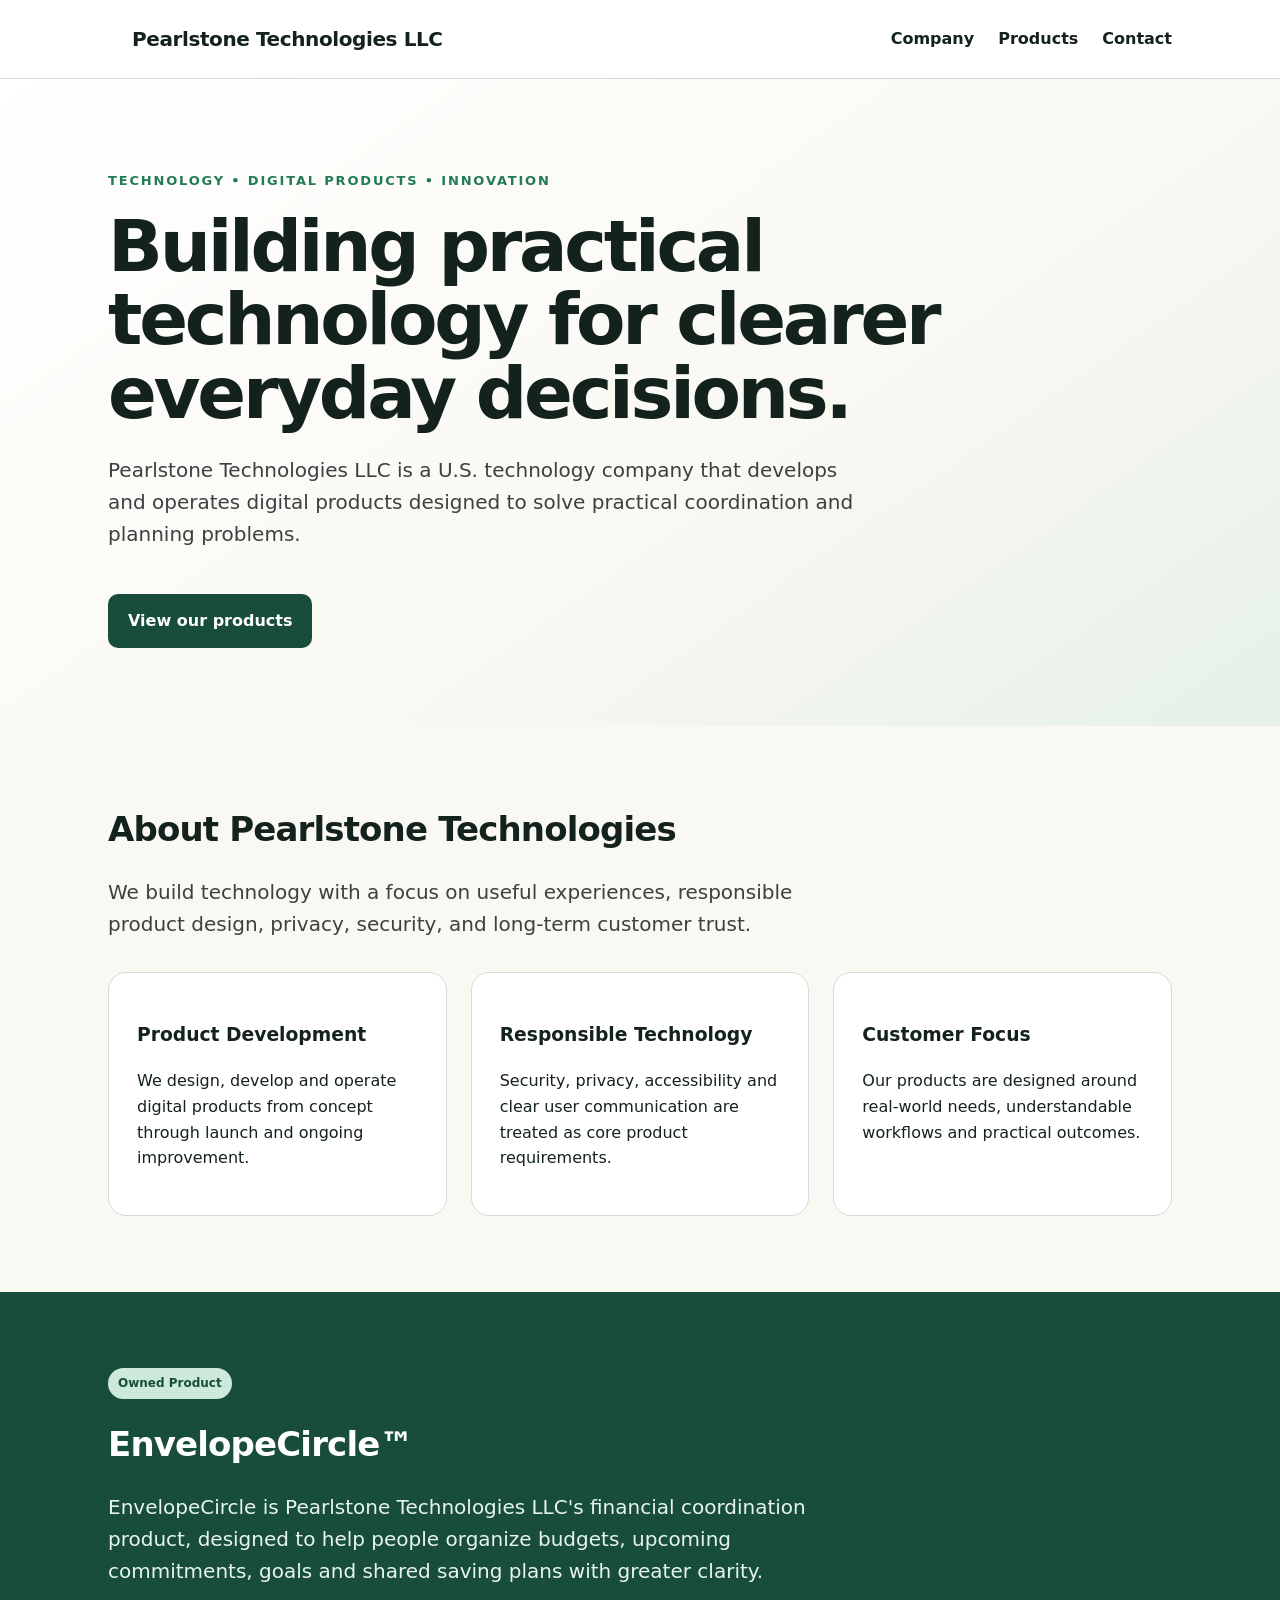
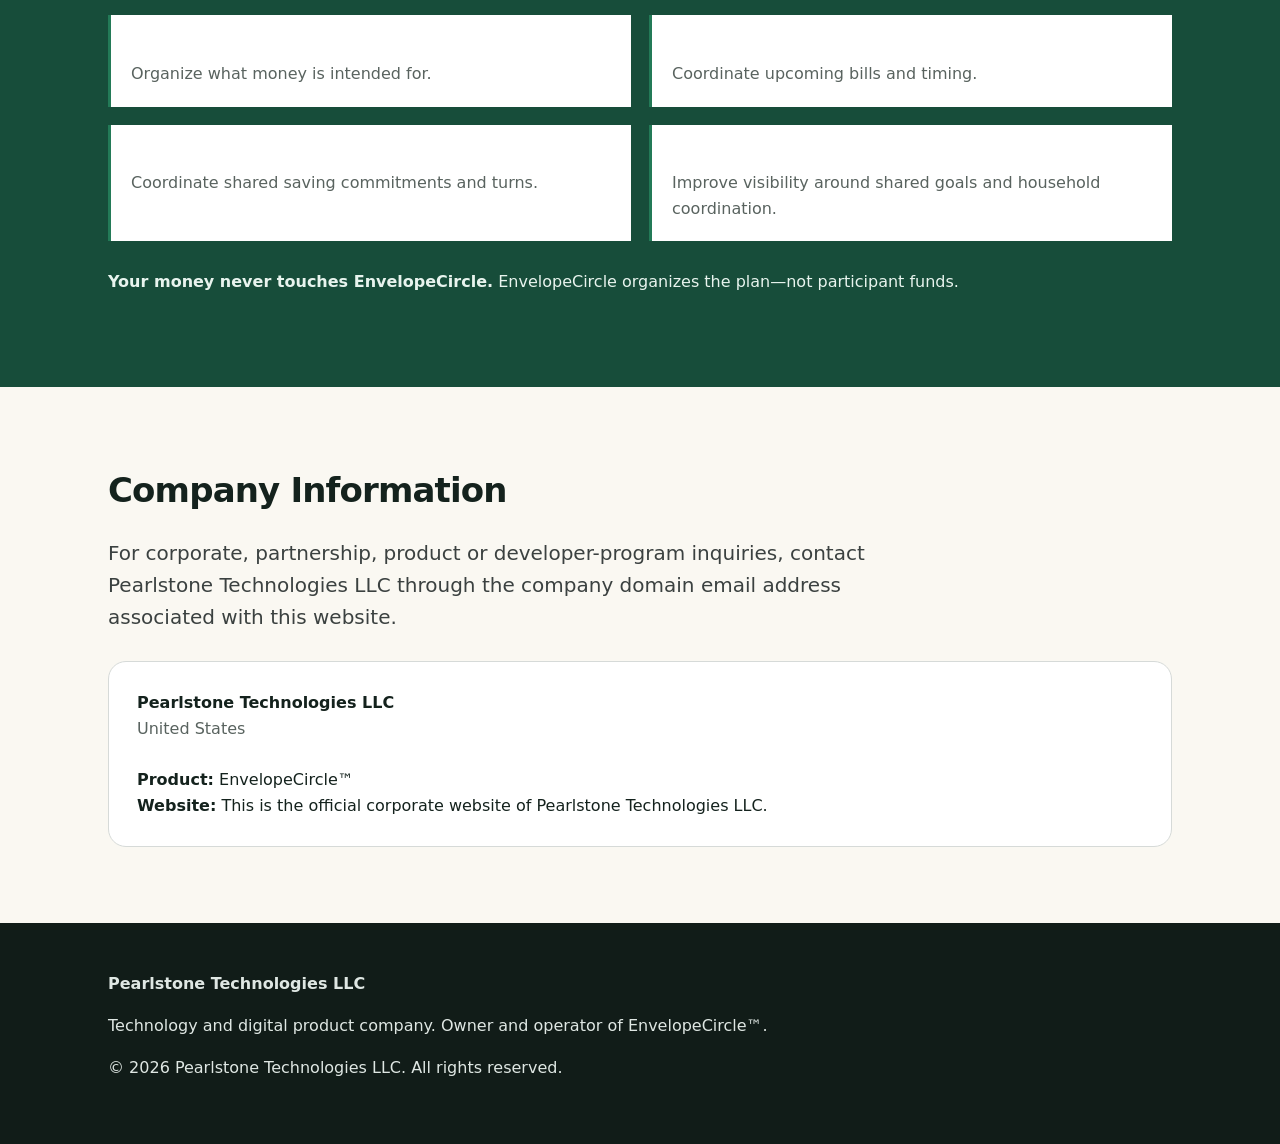
==== index.html @ c1f8707e "Add Pearlstone Technologies corporate website" ====
<!doctype html><html lang="en"><head><meta charset="utf-8"><meta name="viewport" content="width=device-width,initial-scale=1"><title>Pearlstone Technologies LLC | Technology & Digital Products</title><meta name="description" content="Pearlstone Technologies LLC develops and operates technology and digital products, including EnvelopeCircle, a financial coordination platform."><style>:root{--ink:#14221d;--green:#174d3a;--green2:#237a57;--mint:#cde9dc;--ivory:#faf8f2;--stone:#f1f3f2;--line:#d6dad8}*{box-sizing:border-box}body{margin:0;font-family:Inter,system-ui,-apple-system,Segoe UI,sans-serif;color:var(--ink);background:var(--ivory);line-height:1.6}a{color:var(--green2)}.wrap{max-width:1120px;margin:auto;padding:0 28px}header{border-bottom:1px solid var(--line);background:#fff}.nav{height:78px;display:flex;align-items:center;justify-content:space-between}.brand{font-weight:800;letter-spacing:-.02em;font-size:20px;color:var(--green);text-decoration:none}.nav a{margin-left:24px;text-decoration:none;color:var(--ink);font-weight:600}.hero{padding:92px 0 78px;background:linear-gradient(145deg,#fff 0%,var(--ivory) 58%,var(--mint) 150%)}.eyebrow{font-size:13px;text-transform:uppercase;letter-spacing:.14em;color:var(--green2);font-weight:800}h1{font-size:clamp(42px,7vw,72px);line-height:1.02;max-width:900px;letter-spacing:-.045em;margin:18px 0 24px}h2{font-size:34px;letter-spacing:-.025em;margin:0 0 16px}.lead{font-size:20px;max-width:760px;color:#3b4140}.btn{display:inline-block;margin-top:24px;background:var(--green);color:#fff;text-decoration:none;padding:14px 20px;border-radius:10px;font-weight:750}.section{padding:76px 0}.grid{display:grid;grid-template-columns:repeat(3,1fr);gap:24px}.card{background:#fff;border:1px solid var(--line);border-radius:18px;padding:28px}.product{background:var(--green);color:#fff}.product p{color:#e8f4ee}.pill{display:inline-block;background:var(--mint);color:var(--green);font-weight:800;padding:6px 10px;border-radius:999px;font-size:12px}.facts{display:grid;grid-template-columns:1fr 1fr;gap:18px;margin-top:28px}.fact{padding:20px;border-left:3px solid var(--green2);background:#fff}.muted{color:#59635f}footer{background:#111c18;color:#dfe7e3;padding:48px 0}footer a{color:#dfe7e3}@media(max-width:760px){.nav nav{display:none}.grid,.facts{grid-template-columns:1fr}.hero{padding-top:68px}}</style></head><body><header><div class="wrap nav"><a class="brand" href="#">Pearlstone Technologies LLC</a><nav><a href="#company">Company</a><a href="#products">Products</a><a href="#contact">Contact</a></nav></div></header><main><section class="hero"><div class="wrap"><div class="eyebrow">Technology • Digital Products • Innovation</div><h1>Building practical technology for clearer everyday decisions.</h1><p class="lead">Pearlstone Technologies LLC is a U.S. technology company that develops and operates digital products designed to solve practical coordination and planning problems.</p><a class="btn" href="#products">View our products</a></div></section><section id="company" class="section"><div class="wrap"><h2>About Pearlstone Technologies</h2><p class="lead">We build technology with a focus on useful experiences, responsible product design, privacy, security, and long-term customer trust.</p><div class="grid" style="margin-top:32px"><div class="card"><h3>Product Development</h3><p>We design, develop and operate digital products from concept through launch and ongoing improvement.</p></div><div class="card"><h3>Responsible Technology</h3><p>Security, privacy, accessibility and clear user communication are treated as core product requirements.</p></div><div class="card"><h3>Customer Focus</h3><p>Our products are designed around real-world needs, understandable workflows and practical outcomes.</p></div></div></div></section><section id="products" class="section product"><div class="wrap"><span class="pill">Owned Product</span><h2 style="margin-top:18px">EnvelopeCircle™</h2><p class="lead" style="color:#e8f4ee">EnvelopeCircle is Pearlstone Technologies LLC's financial coordination product, designed to help people organize budgets, upcoming commitments, goals and shared saving plans with greater clarity.</p><div class="facts"><div class="fact"><strong>Buckets</strong><br><span class="muted">Organize what money is intended for.</span></div><div class="fact"><strong>Payment Windows</strong><br><span class="muted">Coordinate upcoming bills and timing.</span></div><div class="fact"><strong>Circles</strong><br><span class="muted">Coordinate shared saving commitments and turns.</span></div><div class="fact"><strong>Shared Planning</strong><br><span class="muted">Improve visibility around shared goals and household coordination.</span></div></div><p style="margin-top:28px"><strong>Your money never touches EnvelopeCircle.</strong> EnvelopeCircle organizes the plan—not participant funds.</p></div></section><section id="contact" class="section"><div class="wrap"><h2>Company Information</h2><p class="lead">For corporate, partnership, product or developer-program inquiries, contact Pearlstone Technologies LLC through the company domain email address associated with this website.</p><div class="card" style="margin-top:28px"><strong>Pearlstone Technologies LLC</strong><br><span class="muted">United States</span><br><br><strong>Product:</strong> EnvelopeCircle™<br><strong>Website:</strong> This is the official corporate website of Pearlstone Technologies LLC.</div></div></section></main><footer><div class="wrap"><strong>Pearlstone Technologies LLC</strong><p>Technology and digital product company. Owner and operator of EnvelopeCircle™.</p><p>© 2026 Pearlstone Technologies LLC. All rights reserved.</p></div></footer></body></html>
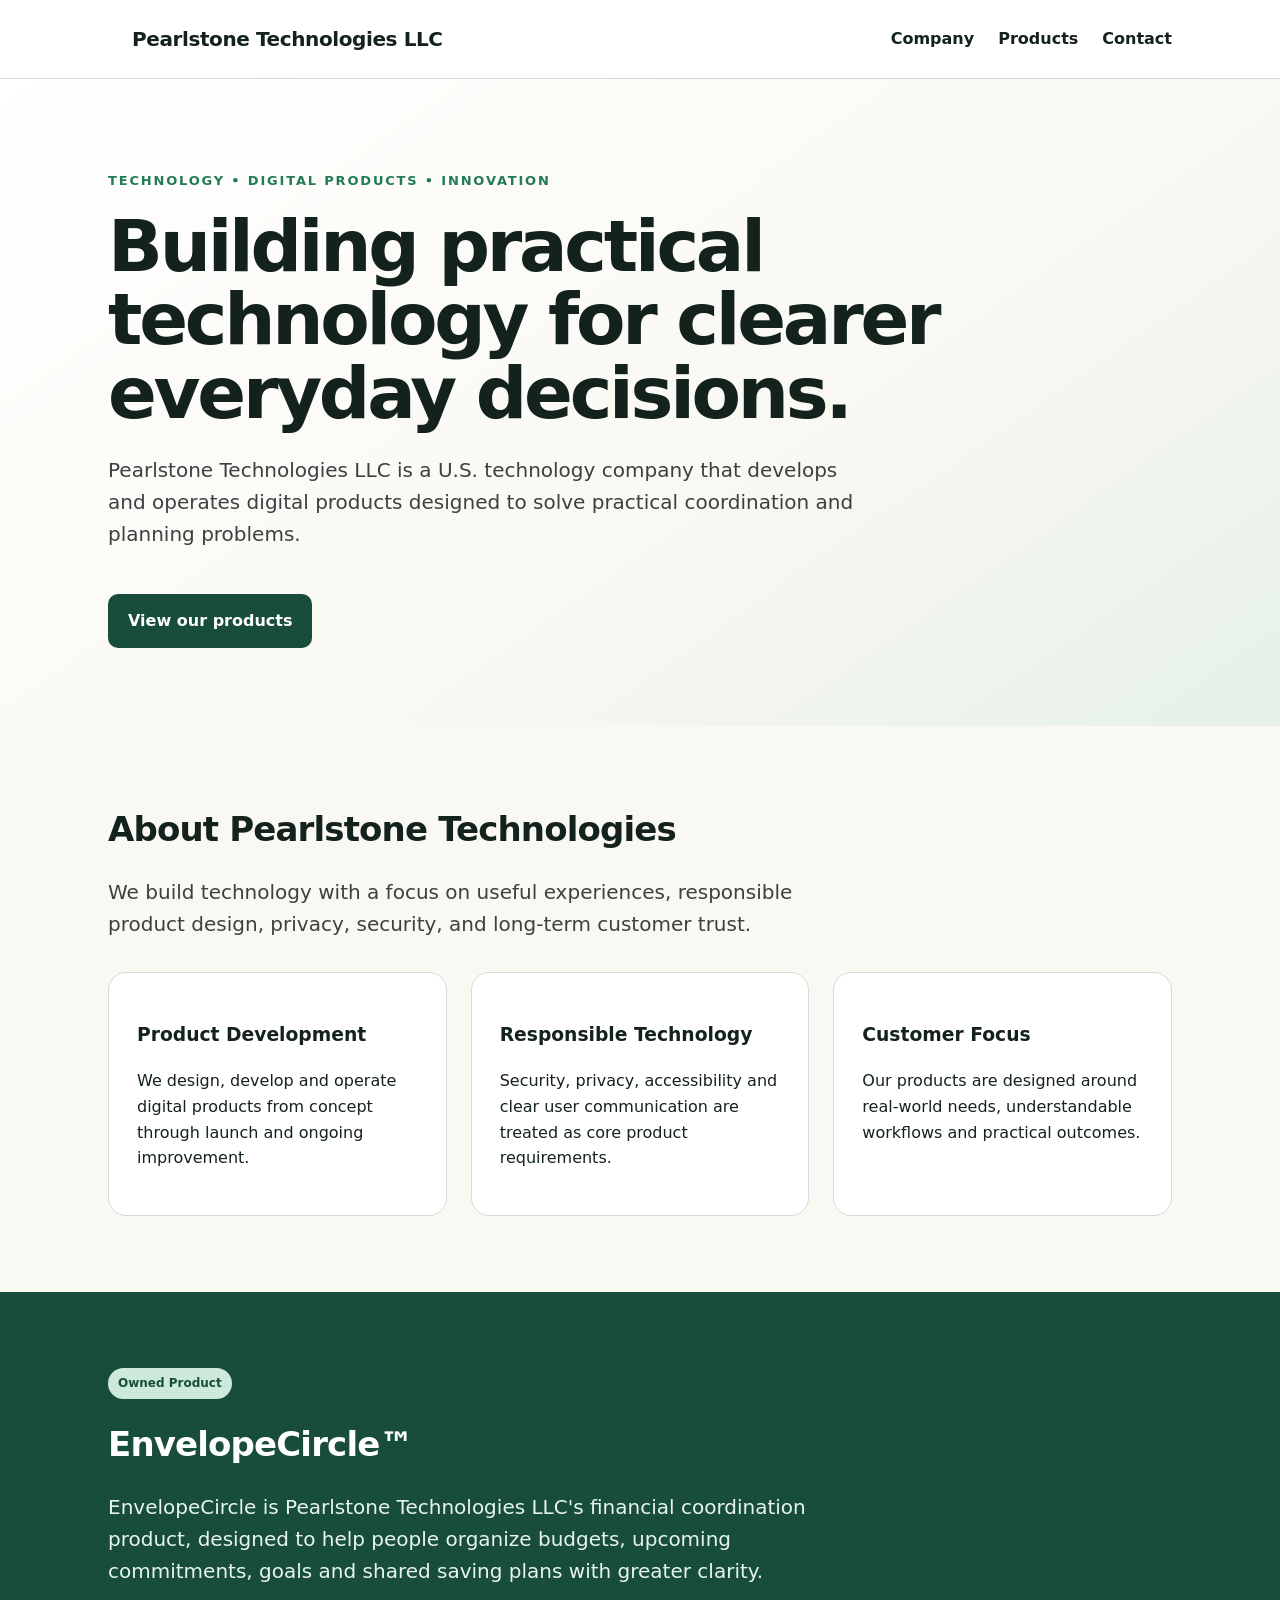
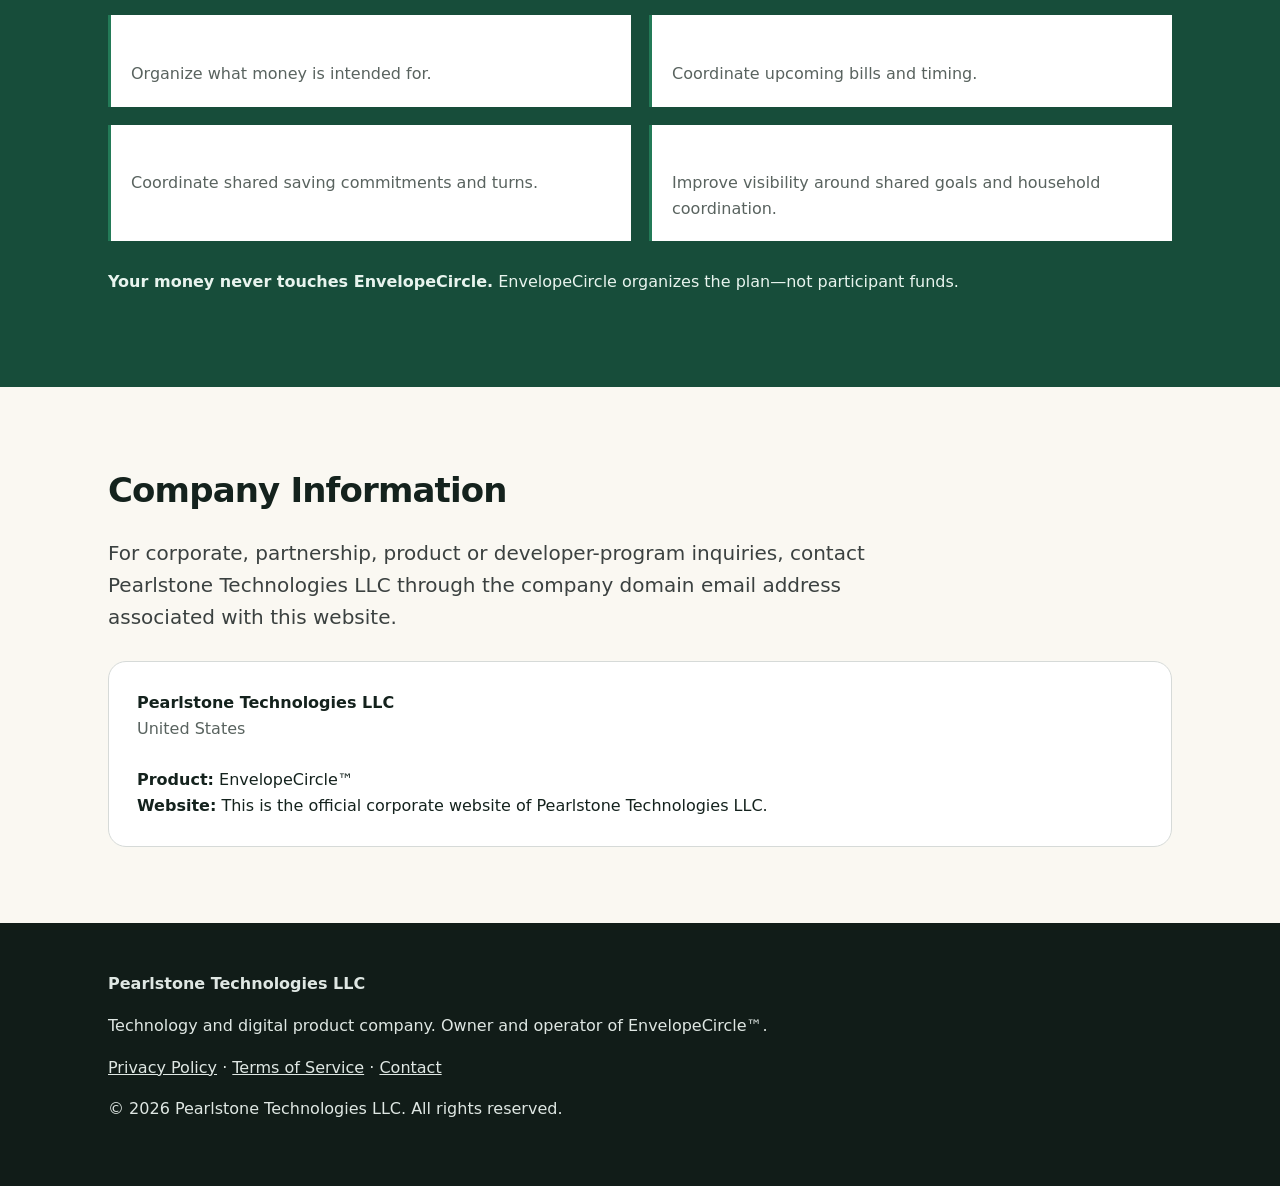
==== commit dd6a6a8e: "docs: link website legal pages from footer and waitlist" ====
--- a/index.html
+++ b/index.html
@@ -1 +1 @@
-<!doctype html><html lang="en"><head><meta charset="utf-8"><meta name="viewport" content="width=device-width,initial-scale=1"><title>Pearlstone Technologies LLC | Technology & Digital Products</title><meta name="description" content="Pearlstone Technologies LLC develops and operates technology and digital products, including EnvelopeCircle, a financial coordination platform."><style>:root{--ink:#14221d;--green:#174d3a;--green2:#237a57;--mint:#cde9dc;--ivory:#faf8f2;--stone:#f1f3f2;--line:#d6dad8}*{box-sizing:border-box}body{margin:0;font-family:Inter,system-ui,-apple-system,Segoe UI,sans-serif;color:var(--ink);background:var(--ivory);line-height:1.6}a{color:var(--green2)}.wrap{max-width:1120px;margin:auto;padding:0 28px}header{border-bottom:1px solid var(--line);background:#fff}.nav{height:78px;display:flex;align-items:center;justify-content:space-between}.brand{font-weight:800;letter-spacing:-.02em;font-size:20px;color:var(--green);text-decoration:none}.nav a{margin-left:24px;text-decoration:none;color:var(--ink);font-weight:600}.hero{padding:92px 0 78px;background:linear-gradient(145deg,#fff 0%,var(--ivory) 58%,var(--mint) 150%)}.eyebrow{font-size:13px;text-transform:uppercase;letter-spacing:.14em;color:var(--green2);font-weight:800}h1{font-size:clamp(42px,7vw,72px);line-height:1.02;max-width:900px;letter-spacing:-.045em;margin:18px 0 24px}h2{font-size:34px;letter-spacing:-.025em;margin:0 0 16px}.lead{font-size:20px;max-width:760px;color:#3b4140}.btn{display:inline-block;margin-top:24px;background:var(--green);color:#fff;text-decoration:none;padding:14px 20px;border-radius:10px;font-weight:750}.section{padding:76px 0}.grid{display:grid;grid-template-columns:repeat(3,1fr);gap:24px}.card{background:#fff;border:1px solid var(--line);border-radius:18px;padding:28px}.product{background:var(--green);color:#fff}.product p{color:#e8f4ee}.pill{display:inline-block;background:var(--mint);color:var(--green);font-weight:800;padding:6px 10px;border-radius:999px;font-size:12px}.facts{display:grid;grid-template-columns:1fr 1fr;gap:18px;margin-top:28px}.fact{padding:20px;border-left:3px solid var(--green2);background:#fff}.muted{color:#59635f}footer{background:#111c18;color:#dfe7e3;padding:48px 0}footer a{color:#dfe7e3}@media(max-width:760px){.nav nav{display:none}.grid,.facts{grid-template-columns:1fr}.hero{padding-top:68px}}</style></head><body><header><div class="wrap nav"><a class="brand" href="#">Pearlstone Technologies LLC</a><nav><a href="#company">Company</a><a href="#products">Products</a><a href="#contact">Contact</a></nav></div></header><main><section class="hero"><div class="wrap"><div class="eyebrow">Technology • Digital Products • Innovation</div><h1>Building practical technology for clearer everyday decisions.</h1><p class="lead">Pearlstone Technologies LLC is a U.S. technology company that develops and operates digital products designed to solve practical coordination and planning problems.</p><a class="btn" href="#products">View our products</a></div></section><section id="company" class="section"><div class="wrap"><h2>About Pearlstone Technologies</h2><p class="lead">We build technology with a focus on useful experiences, responsible product design, privacy, security, and long-term customer trust.</p><div class="grid" style="margin-top:32px"><div class="card"><h3>Product Development</h3><p>We design, develop and operate digital products from concept through launch and ongoing improvement.</p></div><div class="card"><h3>Responsible Technology</h3><p>Security, privacy, accessibility and clear user communication are treated as core product requirements.</p></div><div class="card"><h3>Customer Focus</h3><p>Our products are designed around real-world needs, understandable workflows and practical outcomes.</p></div></div></div></section><section id="products" class="section product"><div class="wrap"><span class="pill">Owned Product</span><h2 style="margin-top:18px">EnvelopeCircle™</h2><p class="lead" style="color:#e8f4ee">EnvelopeCircle is Pearlstone Technologies LLC's financial coordination product, designed to help people organize budgets, upcoming commitments, goals and shared saving plans with greater clarity.</p><div class="facts"><div class="fact"><strong>Buckets</strong><br><span class="muted">Organize what money is intended for.</span></div><div class="fact"><strong>Payment Windows</strong><br><span class="muted">Coordinate upcoming bills and timing.</span></div><div class="fact"><strong>Circles</strong><br><span class="muted">Coordinate shared saving commitments and turns.</span></div><div class="fact"><strong>Shared Planning</strong><br><span class="muted">Improve visibility around shared goals and household coordination.</span></div></div><p style="margin-top:28px"><strong>Your money never touches EnvelopeCircle.</strong> EnvelopeCircle organizes the plan—not participant funds.</p></div></section><section id="contact" class="section"><div class="wrap"><h2>Company Information</h2><p class="lead">For corporate, partnership, product or developer-program inquiries, contact Pearlstone Technologies LLC through the company domain email address associated with this website.</p><div class="card" style="margin-top:28px"><strong>Pearlstone Technologies LLC</strong><br><span class="muted">United States</span><br><br><strong>Product:</strong> EnvelopeCircle™<br><strong>Website:</strong> This is the official corporate website of Pearlstone Technologies LLC.</div></div></section></main><footer><div class="wrap"><strong>Pearlstone Technologies LLC</strong><p>Technology and digital product company. Owner and operator of EnvelopeCircle™.</p><p>© 2026 Pearlstone Technologies LLC. All rights reserved.</p></div></footer></body></html>+<!doctype html><html lang="en"><head><meta charset="utf-8"><meta name="viewport" content="width=device-width,initial-scale=1"><title>Pearlstone Technologies LLC | Technology & Digital Products</title><meta name="description" content="Pearlstone Technologies LLC develops and operates technology and digital products, including EnvelopeCircle, a financial coordination platform."><style>:root{--ink:#14221d;--green:#174d3a;--green2:#237a57;--mint:#cde9dc;--ivory:#faf8f2;--stone:#f1f3f2;--line:#d6dad8}*{box-sizing:border-box}body{margin:0;font-family:Inter,system-ui,-apple-system,Segoe UI,sans-serif;color:var(--ink);background:var(--ivory);line-height:1.6}a{color:var(--green2)}.wrap{max-width:1120px;margin:auto;padding:0 28px}header{border-bottom:1px solid var(--line);background:#fff}.nav{height:78px;display:flex;align-items:center;justify-content:space-between}.brand{font-weight:800;letter-spacing:-.02em;font-size:20px;color:var(--green);text-decoration:none}.nav a{margin-left:24px;text-decoration:none;color:var(--ink);font-weight:600}.hero{padding:92px 0 78px;background:linear-gradient(145deg,#fff 0%,var(--ivory) 58%,var(--mint) 150%)}.eyebrow{font-size:13px;text-transform:uppercase;letter-spacing:.14em;color:var(--green2);font-weight:800}h1{font-size:clamp(42px,7vw,72px);line-height:1.02;max-width:900px;letter-spacing:-.045em;margin:18px 0 24px}h2{font-size:34px;letter-spacing:-.025em;margin:0 0 16px}.lead{font-size:20px;max-width:760px;color:#3b4140}.btn{display:inline-block;margin-top:24px;background:var(--green);color:#fff;text-decoration:none;padding:14px 20px;border-radius:10px;font-weight:750}.section{padding:76px 0}.grid{display:grid;grid-template-columns:repeat(3,1fr);gap:24px}.card{background:#fff;border:1px solid var(--line);border-radius:18px;padding:28px}.product{background:var(--green);color:#fff}.product p{color:#e8f4ee}.pill{display:inline-block;background:var(--mint);color:var(--green);font-weight:800;padding:6px 10px;border-radius:999px;font-size:12px}.facts{display:grid;grid-template-columns:1fr 1fr;gap:18px;margin-top:28px}.fact{padding:20px;border-left:3px solid var(--green2);background:#fff}.muted{color:#59635f}footer{background:#111c18;color:#dfe7e3;padding:48px 0}footer a{color:#dfe7e3}@media(max-width:760px){.nav nav{display:none}.grid,.facts{grid-template-columns:1fr}.hero{padding-top:68px}}</style></head><body><header><div class="wrap nav"><a class="brand" href="#">Pearlstone Technologies LLC</a><nav><a href="#company">Company</a><a href="#products">Products</a><a href="#contact">Contact</a></nav></div></header><main><section class="hero"><div class="wrap"><div class="eyebrow">Technology • Digital Products • Innovation</div><h1>Building practical technology for clearer everyday decisions.</h1><p class="lead">Pearlstone Technologies LLC is a U.S. technology company that develops and operates digital products designed to solve practical coordination and planning problems.</p><a class="btn" href="#products">View our products</a></div></section><section id="company" class="section"><div class="wrap"><h2>About Pearlstone Technologies</h2><p class="lead">We build technology with a focus on useful experiences, responsible product design, privacy, security, and long-term customer trust.</p><div class="grid" style="margin-top:32px"><div class="card"><h3>Product Development</h3><p>We design, develop and operate digital products from concept through launch and ongoing improvement.</p></div><div class="card"><h3>Responsible Technology</h3><p>Security, privacy, accessibility and clear user communication are treated as core product requirements.</p></div><div class="card"><h3>Customer Focus</h3><p>Our products are designed around real-world needs, understandable workflows and practical outcomes.</p></div></div></div></section><section id="products" class="section product"><div class="wrap"><span class="pill">Owned Product</span><h2 style="margin-top:18px">EnvelopeCircle™</h2><p class="lead" style="color:#e8f4ee">EnvelopeCircle is Pearlstone Technologies LLC's financial coordination product, designed to help people organize budgets, upcoming commitments, goals and shared saving plans with greater clarity.</p><div class="facts"><div class="fact"><strong>Buckets</strong><br><span class="muted">Organize what money is intended for.</span></div><div class="fact"><strong>Payment Windows</strong><br><span class="muted">Coordinate upcoming bills and timing.</span></div><div class="fact"><strong>Circles</strong><br><span class="muted">Coordinate shared saving commitments and turns.</span></div><div class="fact"><strong>Shared Planning</strong><br><span class="muted">Improve visibility around shared goals and household coordination.</span></div></div><p style="margin-top:28px"><strong>Your money never touches EnvelopeCircle.</strong> EnvelopeCircle organizes the plan—not participant funds.</p></div></section><section id="contact" class="section"><div class="wrap"><h2>Company Information</h2><p class="lead">For corporate, partnership, product or developer-program inquiries, contact Pearlstone Technologies LLC through the company domain email address associated with this website.</p><div class="card" style="margin-top:28px"><strong>Pearlstone Technologies LLC</strong><br><span class="muted">United States</span><br><br><strong>Product:</strong> EnvelopeCircle™<br><strong>Website:</strong> This is the official corporate website of Pearlstone Technologies LLC.</div></div></section></main><footer><div class="wrap"><strong>Pearlstone Technologies LLC</strong><p>Technology and digital product company. Owner and operator of EnvelopeCircle™.</p><p><a href="/privacy/">Privacy Policy</a> · <a href="/terms/">Terms of Service</a> · <a href="mailto:ikenna@pearlstonetechnologies.com">Contact</a></p><p>© 2026 Pearlstone Technologies LLC. All rights reserved.</p></div></footer></body></html>
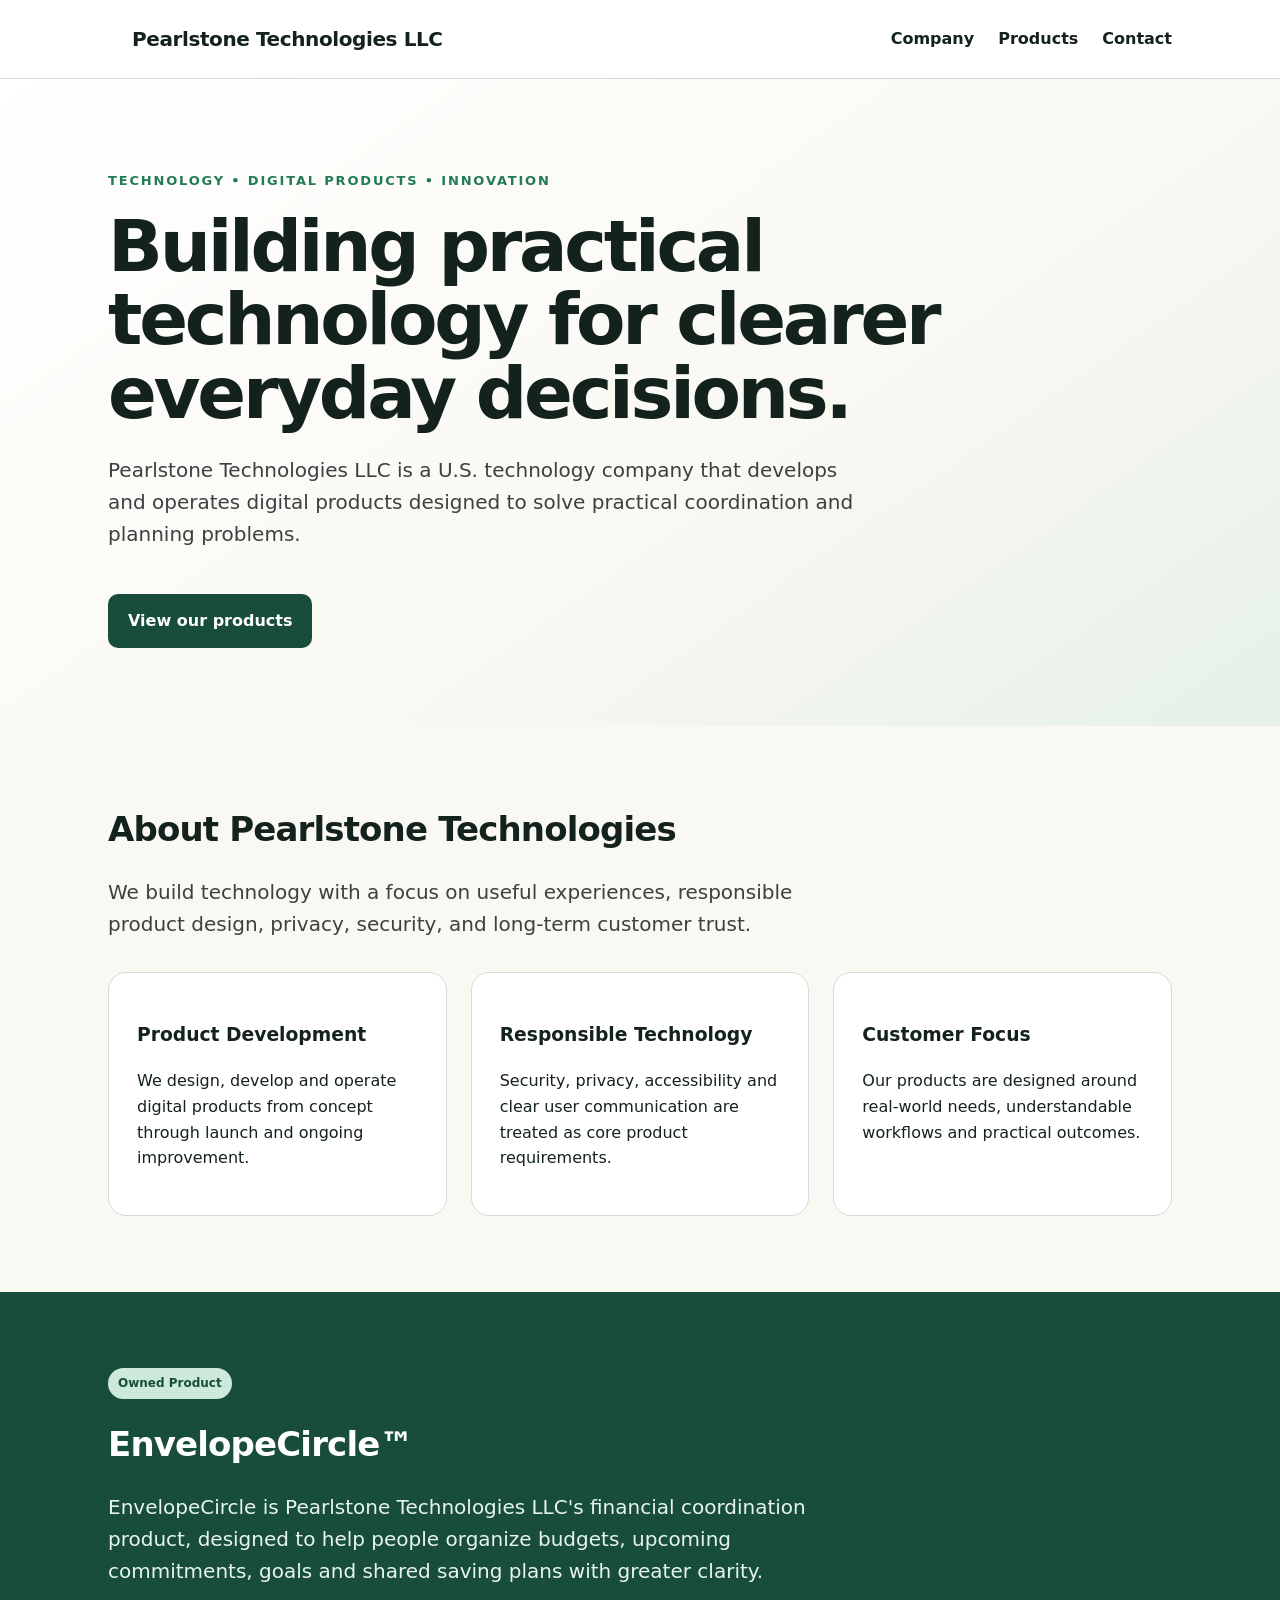
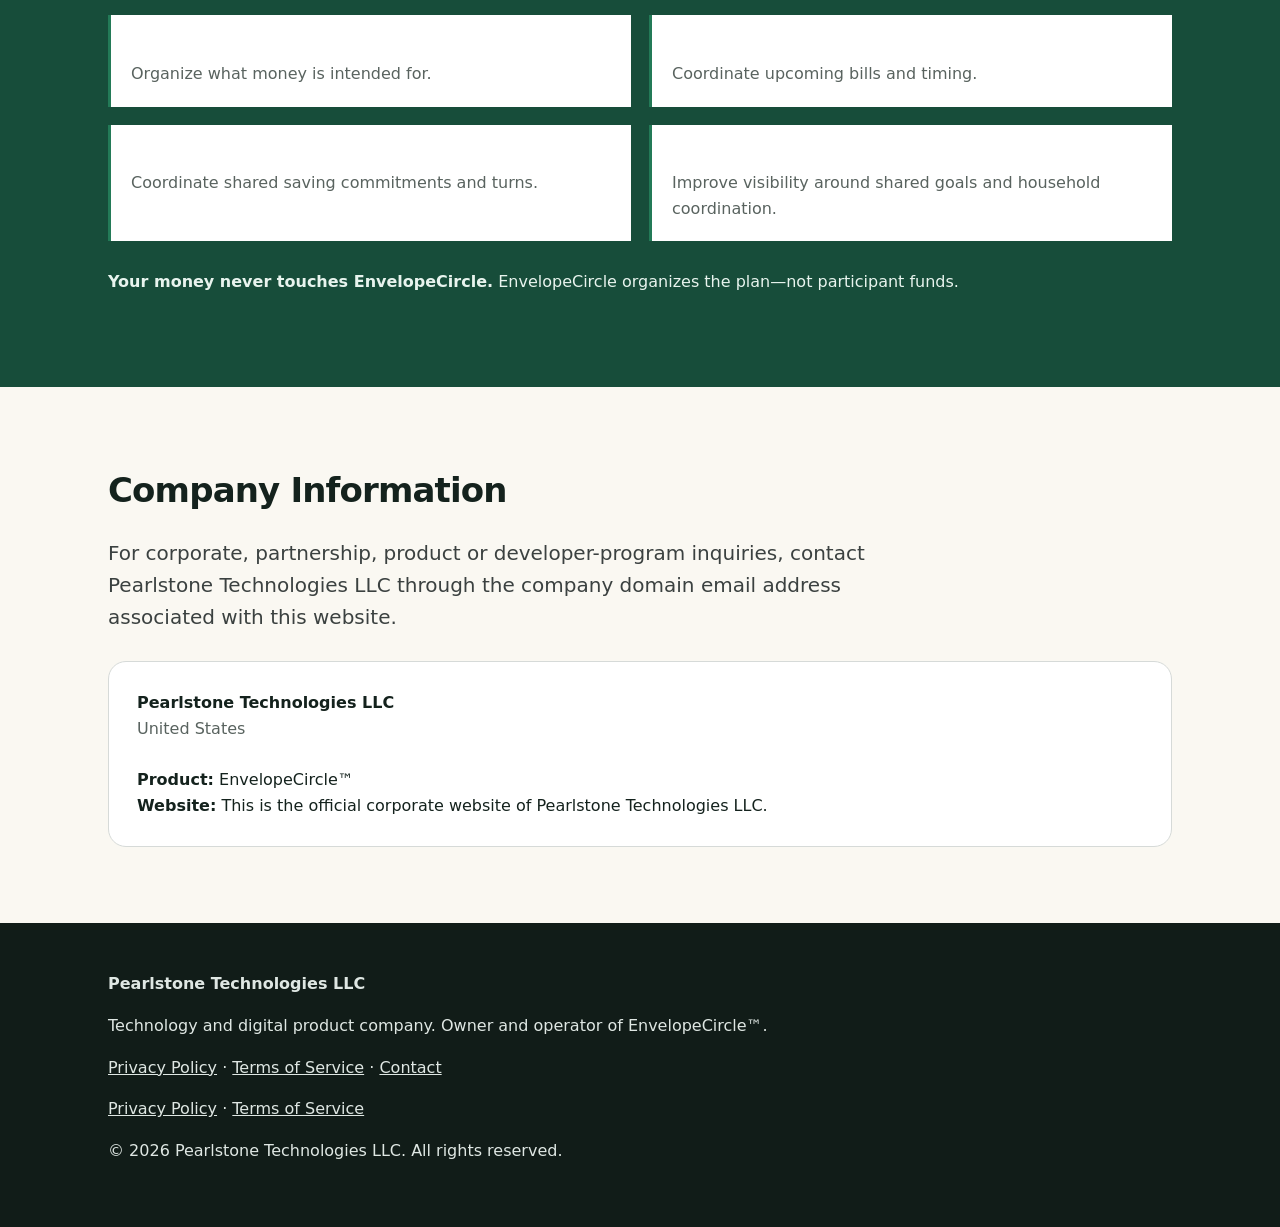
==== commit b5ecbbc1: "feat: link website privacy policy and terms from footer" ====
--- a/index.html
+++ b/index.html
@@ -1 +1 @@
-<!doctype html><html lang="en"><head><meta charset="utf-8"><meta name="viewport" content="width=device-width,initial-scale=1"><title>Pearlstone Technologies LLC | Technology & Digital Products</title><meta name="description" content="Pearlstone Technologies LLC develops and operates technology and digital products, including EnvelopeCircle, a financial coordination platform."><style>:root{--ink:#14221d;--green:#174d3a;--green2:#237a57;--mint:#cde9dc;--ivory:#faf8f2;--stone:#f1f3f2;--line:#d6dad8}*{box-sizing:border-box}body{margin:0;font-family:Inter,system-ui,-apple-system,Segoe UI,sans-serif;color:var(--ink);background:var(--ivory);line-height:1.6}a{color:var(--green2)}.wrap{max-width:1120px;margin:auto;padding:0 28px}header{border-bottom:1px solid var(--line);background:#fff}.nav{height:78px;display:flex;align-items:center;justify-content:space-between}.brand{font-weight:800;letter-spacing:-.02em;font-size:20px;color:var(--green);text-decoration:none}.nav a{margin-left:24px;text-decoration:none;color:var(--ink);font-weight:600}.hero{padding:92px 0 78px;background:linear-gradient(145deg,#fff 0%,var(--ivory) 58%,var(--mint) 150%)}.eyebrow{font-size:13px;text-transform:uppercase;letter-spacing:.14em;color:var(--green2);font-weight:800}h1{font-size:clamp(42px,7vw,72px);line-height:1.02;max-width:900px;letter-spacing:-.045em;margin:18px 0 24px}h2{font-size:34px;letter-spacing:-.025em;margin:0 0 16px}.lead{font-size:20px;max-width:760px;color:#3b4140}.btn{display:inline-block;margin-top:24px;background:var(--green);color:#fff;text-decoration:none;padding:14px 20px;border-radius:10px;font-weight:750}.section{padding:76px 0}.grid{display:grid;grid-template-columns:repeat(3,1fr);gap:24px}.card{background:#fff;border:1px solid var(--line);border-radius:18px;padding:28px}.product{background:var(--green);color:#fff}.product p{color:#e8f4ee}.pill{display:inline-block;background:var(--mint);color:var(--green);font-weight:800;padding:6px 10px;border-radius:999px;font-size:12px}.facts{display:grid;grid-template-columns:1fr 1fr;gap:18px;margin-top:28px}.fact{padding:20px;border-left:3px solid var(--green2);background:#fff}.muted{color:#59635f}footer{background:#111c18;color:#dfe7e3;padding:48px 0}footer a{color:#dfe7e3}@media(max-width:760px){.nav nav{display:none}.grid,.facts{grid-template-columns:1fr}.hero{padding-top:68px}}</style></head><body><header><div class="wrap nav"><a class="brand" href="#">Pearlstone Technologies LLC</a><nav><a href="#company">Company</a><a href="#products">Products</a><a href="#contact">Contact</a></nav></div></header><main><section class="hero"><div class="wrap"><div class="eyebrow">Technology • Digital Products • Innovation</div><h1>Building practical technology for clearer everyday decisions.</h1><p class="lead">Pearlstone Technologies LLC is a U.S. technology company that develops and operates digital products designed to solve practical coordination and planning problems.</p><a class="btn" href="#products">View our products</a></div></section><section id="company" class="section"><div class="wrap"><h2>About Pearlstone Technologies</h2><p class="lead">We build technology with a focus on useful experiences, responsible product design, privacy, security, and long-term customer trust.</p><div class="grid" style="margin-top:32px"><div class="card"><h3>Product Development</h3><p>We design, develop and operate digital products from concept through launch and ongoing improvement.</p></div><div class="card"><h3>Responsible Technology</h3><p>Security, privacy, accessibility and clear user communication are treated as core product requirements.</p></div><div class="card"><h3>Customer Focus</h3><p>Our products are designed around real-world needs, understandable workflows and practical outcomes.</p></div></div></div></section><section id="products" class="section product"><div class="wrap"><span class="pill">Owned Product</span><h2 style="margin-top:18px">EnvelopeCircle™</h2><p class="lead" style="color:#e8f4ee">EnvelopeCircle is Pearlstone Technologies LLC's financial coordination product, designed to help people organize budgets, upcoming commitments, goals and shared saving plans with greater clarity.</p><div class="facts"><div class="fact"><strong>Buckets</strong><br><span class="muted">Organize what money is intended for.</span></div><div class="fact"><strong>Payment Windows</strong><br><span class="muted">Coordinate upcoming bills and timing.</span></div><div class="fact"><strong>Circles</strong><br><span class="muted">Coordinate shared saving commitments and turns.</span></div><div class="fact"><strong>Shared Planning</strong><br><span class="muted">Improve visibility around shared goals and household coordination.</span></div></div><p style="margin-top:28px"><strong>Your money never touches EnvelopeCircle.</strong> EnvelopeCircle organizes the plan—not participant funds.</p></div></section><section id="contact" class="section"><div class="wrap"><h2>Company Information</h2><p class="lead">For corporate, partnership, product or developer-program inquiries, contact Pearlstone Technologies LLC through the company domain email address associated with this website.</p><div class="card" style="margin-top:28px"><strong>Pearlstone Technologies LLC</strong><br><span class="muted">United States</span><br><br><strong>Product:</strong> EnvelopeCircle™<br><strong>Website:</strong> This is the official corporate website of Pearlstone Technologies LLC.</div></div></section></main><footer><div class="wrap"><strong>Pearlstone Technologies LLC</strong><p>Technology and digital product company. Owner and operator of EnvelopeCircle™.</p><p><a href="/privacy/">Privacy Policy</a> · <a href="/terms/">Terms of Service</a> · <a href="mailto:ikenna@pearlstonetechnologies.com">Contact</a></p><p>© 2026 Pearlstone Technologies LLC. All rights reserved.</p></div></footer></body></html>+<!doctype html><html lang="en"><head><meta charset="utf-8"><meta name="viewport" content="width=device-width,initial-scale=1"><title>Pearlstone Technologies LLC | Technology & Digital Products</title><meta name="description" content="Pearlstone Technologies LLC develops and operates technology and digital products, including EnvelopeCircle, a financial coordination platform."><style>:root{--ink:#14221d;--green:#174d3a;--green2:#237a57;--mint:#cde9dc;--ivory:#faf8f2;--stone:#f1f3f2;--line:#d6dad8}*{box-sizing:border-box}body{margin:0;font-family:Inter,system-ui,-apple-system,Segoe UI,sans-serif;color:var(--ink);background:var(--ivory);line-height:1.6}a{color:var(--green2)}.wrap{max-width:1120px;margin:auto;padding:0 28px}header{border-bottom:1px solid var(--line);background:#fff}.nav{height:78px;display:flex;align-items:center;justify-content:space-between}.brand{font-weight:800;letter-spacing:-.02em;font-size:20px;color:var(--green);text-decoration:none}.nav a{margin-left:24px;text-decoration:none;color:var(--ink);font-weight:600}.hero{padding:92px 0 78px;background:linear-gradient(145deg,#fff 0%,var(--ivory) 58%,var(--mint) 150%)}.eyebrow{font-size:13px;text-transform:uppercase;letter-spacing:.14em;color:var(--green2);font-weight:800}h1{font-size:clamp(42px,7vw,72px);line-height:1.02;max-width:900px;letter-spacing:-.045em;margin:18px 0 24px}h2{font-size:34px;letter-spacing:-.025em;margin:0 0 16px}.lead{font-size:20px;max-width:760px;color:#3b4140}.btn{display:inline-block;margin-top:24px;background:var(--green);color:#fff;text-decoration:none;padding:14px 20px;border-radius:10px;font-weight:750}.section{padding:76px 0}.grid{display:grid;grid-template-columns:repeat(3,1fr);gap:24px}.card{background:#fff;border:1px solid var(--line);border-radius:18px;padding:28px}.product{background:var(--green);color:#fff}.product p{color:#e8f4ee}.pill{display:inline-block;background:var(--mint);color:var(--green);font-weight:800;padding:6px 10px;border-radius:999px;font-size:12px}.facts{display:grid;grid-template-columns:1fr 1fr;gap:18px;margin-top:28px}.fact{padding:20px;border-left:3px solid var(--green2);background:#fff}.muted{color:#59635f}footer{background:#111c18;color:#dfe7e3;padding:48px 0}footer a{color:#dfe7e3}@media(max-width:760px){.nav nav{display:none}.grid,.facts{grid-template-columns:1fr}.hero{padding-top:68px}}</style></head><body><header><div class="wrap nav"><a class="brand" href="#">Pearlstone Technologies LLC</a><nav><a href="#company">Company</a><a href="#products">Products</a><a href="#contact">Contact</a></nav></div></header><main><section class="hero"><div class="wrap"><div class="eyebrow">Technology • Digital Products • Innovation</div><h1>Building practical technology for clearer everyday decisions.</h1><p class="lead">Pearlstone Technologies LLC is a U.S. technology company that develops and operates digital products designed to solve practical coordination and planning problems.</p><a class="btn" href="#products">View our products</a></div></section><section id="company" class="section"><div class="wrap"><h2>About Pearlstone Technologies</h2><p class="lead">We build technology with a focus on useful experiences, responsible product design, privacy, security, and long-term customer trust.</p><div class="grid" style="margin-top:32px"><div class="card"><h3>Product Development</h3><p>We design, develop and operate digital products from concept through launch and ongoing improvement.</p></div><div class="card"><h3>Responsible Technology</h3><p>Security, privacy, accessibility and clear user communication are treated as core product requirements.</p></div><div class="card"><h3>Customer Focus</h3><p>Our products are designed around real-world needs, understandable workflows and practical outcomes.</p></div></div></div></section><section id="products" class="section product"><div class="wrap"><span class="pill">Owned Product</span><h2 style="margin-top:18px">EnvelopeCircle™</h2><p class="lead" style="color:#e8f4ee">EnvelopeCircle is Pearlstone Technologies LLC's financial coordination product, designed to help people organize budgets, upcoming commitments, goals and shared saving plans with greater clarity.</p><div class="facts"><div class="fact"><strong>Buckets</strong><br><span class="muted">Organize what money is intended for.</span></div><div class="fact"><strong>Payment Windows</strong><br><span class="muted">Coordinate upcoming bills and timing.</span></div><div class="fact"><strong>Circles</strong><br><span class="muted">Coordinate shared saving commitments and turns.</span></div><div class="fact"><strong>Shared Planning</strong><br><span class="muted">Improve visibility around shared goals and household coordination.</span></div></div><p style="margin-top:28px"><strong>Your money never touches EnvelopeCircle.</strong> EnvelopeCircle organizes the plan—not participant funds.</p></div></section><section id="contact" class="section"><div class="wrap"><h2>Company Information</h2><p class="lead">For corporate, partnership, product or developer-program inquiries, contact Pearlstone Technologies LLC through the company domain email address associated with this website.</p><div class="card" style="margin-top:28px"><strong>Pearlstone Technologies LLC</strong><br><span class="muted">United States</span><br><br><strong>Product:</strong> EnvelopeCircle™<br><strong>Website:</strong> This is the official corporate website of Pearlstone Technologies LLC.</div></div></section></main><footer><div class="wrap"><strong>Pearlstone Technologies LLC</strong><p>Technology and digital product company. Owner and operator of EnvelopeCircle™.</p><p><a href="/privacy/">Privacy Policy</a> · <a href="/terms/">Terms of Service</a> · <a href="mailto:ikenna@pearlstonetechnologies.com">Contact</a></p><p><a href="/privacy/">Privacy Policy</a> · <a href="/terms/">Terms of Service</a></p><p>© 2026 Pearlstone Technologies LLC. All rights reserved.</p></div></footer></body></html>
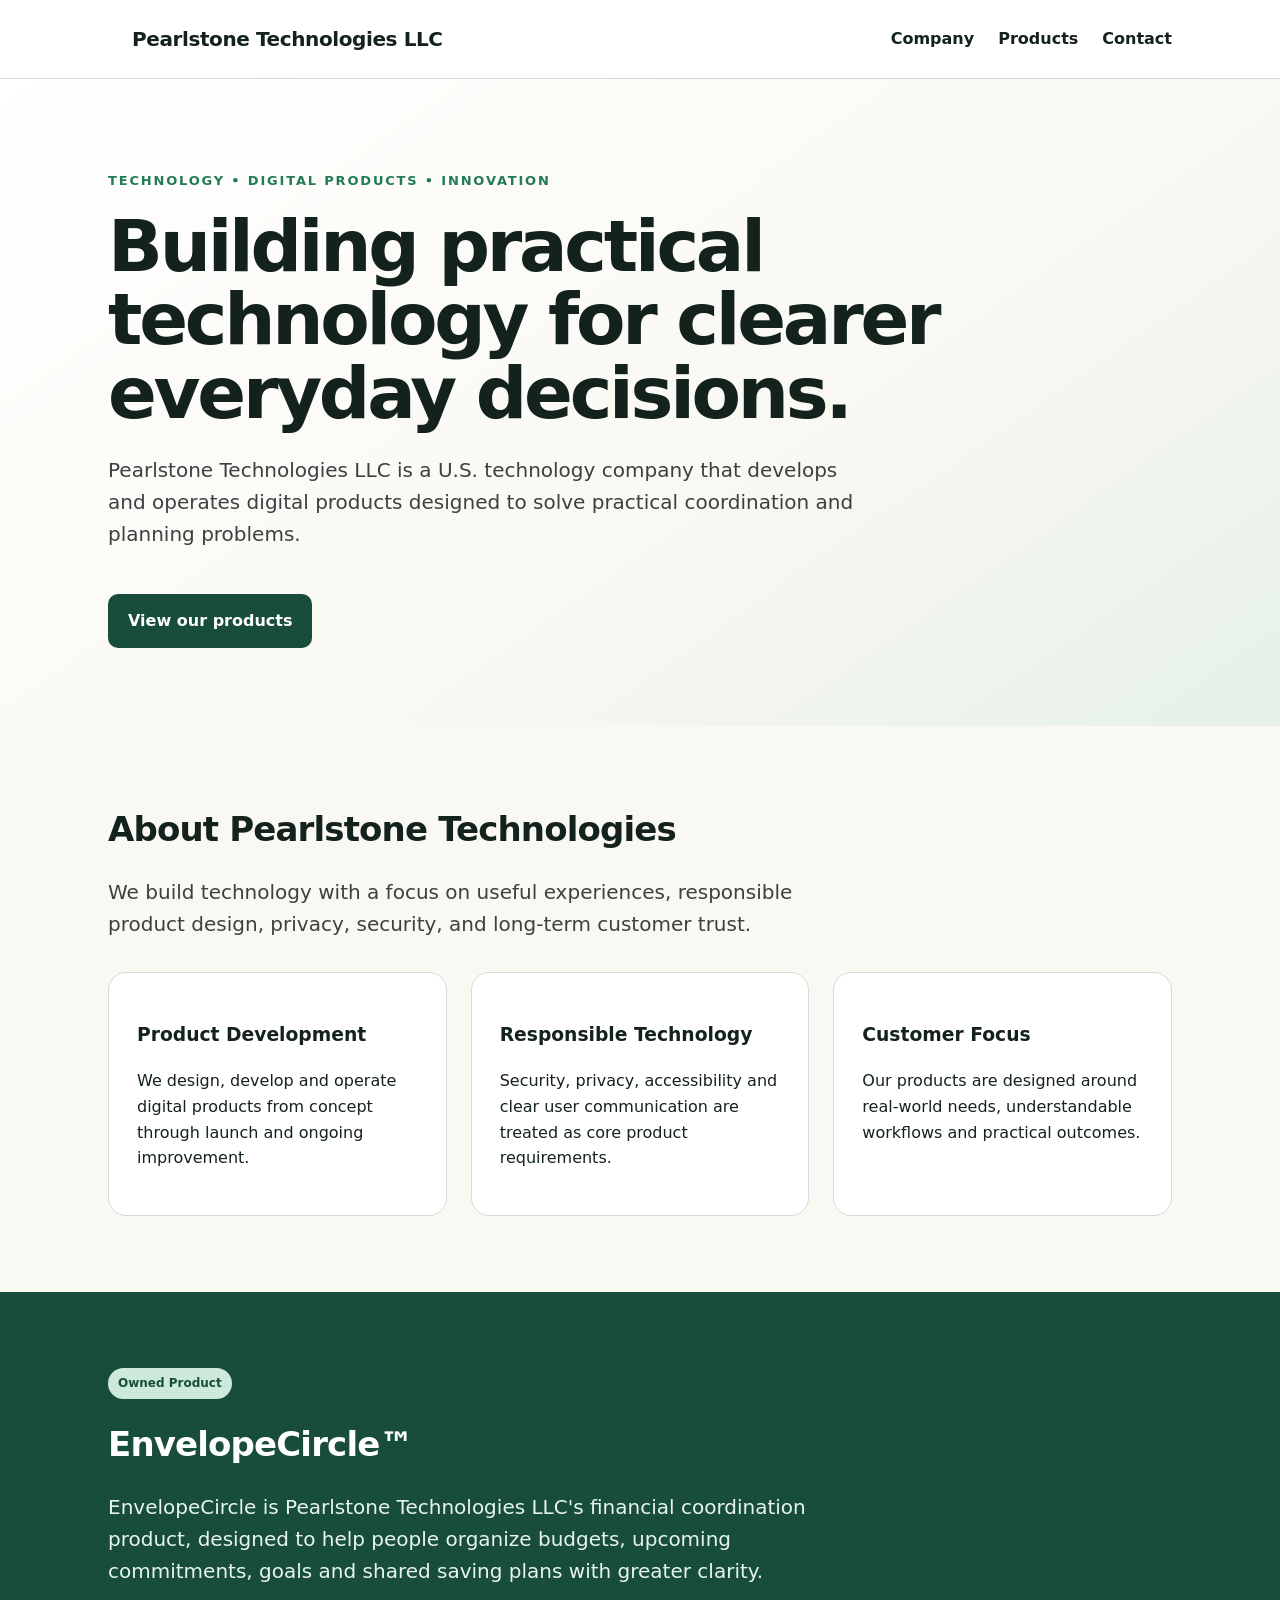
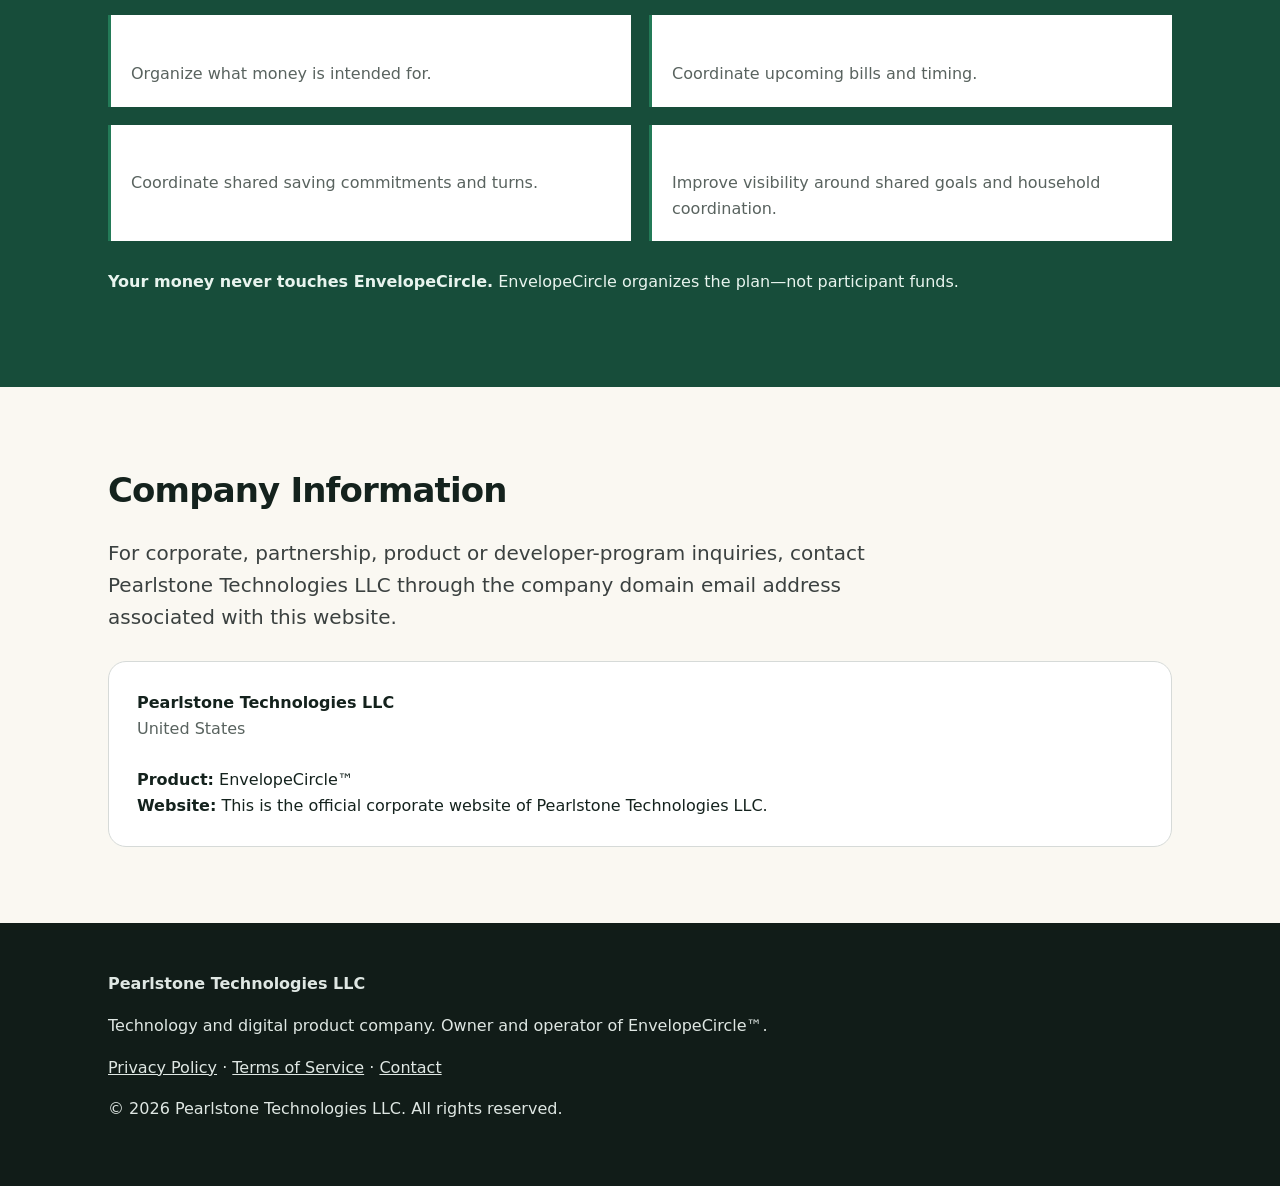
==== commit 7a26d6f5: "Fix duplicate Privacy Policy and Terms footer links" ====
--- a/index.html
+++ b/index.html
@@ -1 +1 @@
-<!doctype html><html lang="en"><head><meta charset="utf-8"><meta name="viewport" content="width=device-width,initial-scale=1"><title>Pearlstone Technologies LLC | Technology & Digital Products</title><meta name="description" content="Pearlstone Technologies LLC develops and operates technology and digital products, including EnvelopeCircle, a financial coordination platform."><style>:root{--ink:#14221d;--green:#174d3a;--green2:#237a57;--mint:#cde9dc;--ivory:#faf8f2;--stone:#f1f3f2;--line:#d6dad8}*{box-sizing:border-box}body{margin:0;font-family:Inter,system-ui,-apple-system,Segoe UI,sans-serif;color:var(--ink);background:var(--ivory);line-height:1.6}a{color:var(--green2)}.wrap{max-width:1120px;margin:auto;padding:0 28px}header{border-bottom:1px solid var(--line);background:#fff}.nav{height:78px;display:flex;align-items:center;justify-content:space-between}.brand{font-weight:800;letter-spacing:-.02em;font-size:20px;color:var(--green);text-decoration:none}.nav a{margin-left:24px;text-decoration:none;color:var(--ink);font-weight:600}.hero{padding:92px 0 78px;background:linear-gradient(145deg,#fff 0%,var(--ivory) 58%,var(--mint) 150%)}.eyebrow{font-size:13px;text-transform:uppercase;letter-spacing:.14em;color:var(--green2);font-weight:800}h1{font-size:clamp(42px,7vw,72px);line-height:1.02;max-width:900px;letter-spacing:-.045em;margin:18px 0 24px}h2{font-size:34px;letter-spacing:-.025em;margin:0 0 16px}.lead{font-size:20px;max-width:760px;color:#3b4140}.btn{display:inline-block;margin-top:24px;background:var(--green);color:#fff;text-decoration:none;padding:14px 20px;border-radius:10px;font-weight:750}.section{padding:76px 0}.grid{display:grid;grid-template-columns:repeat(3,1fr);gap:24px}.card{background:#fff;border:1px solid var(--line);border-radius:18px;padding:28px}.product{background:var(--green);color:#fff}.product p{color:#e8f4ee}.pill{display:inline-block;background:var(--mint);color:var(--green);font-weight:800;padding:6px 10px;border-radius:999px;font-size:12px}.facts{display:grid;grid-template-columns:1fr 1fr;gap:18px;margin-top:28px}.fact{padding:20px;border-left:3px solid var(--green2);background:#fff}.muted{color:#59635f}footer{background:#111c18;color:#dfe7e3;padding:48px 0}footer a{color:#dfe7e3}@media(max-width:760px){.nav nav{display:none}.grid,.facts{grid-template-columns:1fr}.hero{padding-top:68px}}</style></head><body><header><div class="wrap nav"><a class="brand" href="#">Pearlstone Technologies LLC</a><nav><a href="#company">Company</a><a href="#products">Products</a><a href="#contact">Contact</a></nav></div></header><main><section class="hero"><div class="wrap"><div class="eyebrow">Technology • Digital Products • Innovation</div><h1>Building practical technology for clearer everyday decisions.</h1><p class="lead">Pearlstone Technologies LLC is a U.S. technology company that develops and operates digital products designed to solve practical coordination and planning problems.</p><a class="btn" href="#products">View our products</a></div></section><section id="company" class="section"><div class="wrap"><h2>About Pearlstone Technologies</h2><p class="lead">We build technology with a focus on useful experiences, responsible product design, privacy, security, and long-term customer trust.</p><div class="grid" style="margin-top:32px"><div class="card"><h3>Product Development</h3><p>We design, develop and operate digital products from concept through launch and ongoing improvement.</p></div><div class="card"><h3>Responsible Technology</h3><p>Security, privacy, accessibility and clear user communication are treated as core product requirements.</p></div><div class="card"><h3>Customer Focus</h3><p>Our products are designed around real-world needs, understandable workflows and practical outcomes.</p></div></div></div></section><section id="products" class="section product"><div class="wrap"><span class="pill">Owned Product</span><h2 style="margin-top:18px">EnvelopeCircle™</h2><p class="lead" style="color:#e8f4ee">EnvelopeCircle is Pearlstone Technologies LLC's financial coordination product, designed to help people organize budgets, upcoming commitments, goals and shared saving plans with greater clarity.</p><div class="facts"><div class="fact"><strong>Buckets</strong><br><span class="muted">Organize what money is intended for.</span></div><div class="fact"><strong>Payment Windows</strong><br><span class="muted">Coordinate upcoming bills and timing.</span></div><div class="fact"><strong>Circles</strong><br><span class="muted">Coordinate shared saving commitments and turns.</span></div><div class="fact"><strong>Shared Planning</strong><br><span class="muted">Improve visibility around shared goals and household coordination.</span></div></div><p style="margin-top:28px"><strong>Your money never touches EnvelopeCircle.</strong> EnvelopeCircle organizes the plan—not participant funds.</p></div></section><section id="contact" class="section"><div class="wrap"><h2>Company Information</h2><p class="lead">For corporate, partnership, product or developer-program inquiries, contact Pearlstone Technologies LLC through the company domain email address associated with this website.</p><div class="card" style="margin-top:28px"><strong>Pearlstone Technologies LLC</strong><br><span class="muted">United States</span><br><br><strong>Product:</strong> EnvelopeCircle™<br><strong>Website:</strong> This is the official corporate website of Pearlstone Technologies LLC.</div></div></section></main><footer><div class="wrap"><strong>Pearlstone Technologies LLC</strong><p>Technology and digital product company. Owner and operator of EnvelopeCircle™.</p><p><a href="/privacy/">Privacy Policy</a> · <a href="/terms/">Terms of Service</a> · <a href="mailto:ikenna@pearlstonetechnologies.com">Contact</a></p><p><a href="/privacy/">Privacy Policy</a> · <a href="/terms/">Terms of Service</a></p><p>© 2026 Pearlstone Technologies LLC. All rights reserved.</p></div></footer></body></html>+<!doctype html><html lang="en"><head><meta charset="utf-8"><meta name="viewport" content="width=device-width,initial-scale=1"><title>Pearlstone Technologies LLC | Technology & Digital Products</title><meta name="description" content="Pearlstone Technologies LLC develops and operates technology and digital products, including EnvelopeCircle, a financial coordination platform."><style>:root{--ink:#14221d;--green:#174d3a;--green2:#237a57;--mint:#cde9dc;--ivory:#faf8f2;--stone:#f1f3f2;--line:#d6dad8}*{box-sizing:border-box}body{margin:0;font-family:Inter,system-ui,-apple-system,Segoe UI,sans-serif;color:var(--ink);background:var(--ivory);line-height:1.6}a{color:var(--green2)}.wrap{max-width:1120px;margin:auto;padding:0 28px}header{border-bottom:1px solid var(--line);background:#fff}.nav{height:78px;display:flex;align-items:center;justify-content:space-between}.brand{font-weight:800;letter-spacing:-.02em;font-size:20px;color:var(--green);text-decoration:none}.nav a{margin-left:24px;text-decoration:none;color:var(--ink);font-weight:600}.hero{padding:92px 0 78px;background:linear-gradient(145deg,#fff 0%,var(--ivory) 58%,var(--mint) 150%)}.eyebrow{font-size:13px;text-transform:uppercase;letter-spacing:.14em;color:var(--green2);font-weight:800}h1{font-size:clamp(42px,7vw,72px);line-height:1.02;max-width:900px;letter-spacing:-.045em;margin:18px 0 24px}h2{font-size:34px;letter-spacing:-.025em;margin:0 0 16px}.lead{font-size:20px;max-width:760px;color:#3b4140}.btn{display:inline-block;margin-top:24px;background:var(--green);color:#fff;text-decoration:none;padding:14px 20px;border-radius:10px;font-weight:750}.section{padding:76px 0}.grid{display:grid;grid-template-columns:repeat(3,1fr);gap:24px}.card{background:#fff;border:1px solid var(--line);border-radius:18px;padding:28px}.product{background:var(--green);color:#fff}.product p{color:#e8f4ee}.pill{display:inline-block;background:var(--mint);color:var(--green);font-weight:800;padding:6px 10px;border-radius:999px;font-size:12px}.facts{display:grid;grid-template-columns:1fr 1fr;gap:18px;margin-top:28px}.fact{padding:20px;border-left:3px solid var(--green2);background:#fff}.muted{color:#59635f}footer{background:#111c18;color:#dfe7e3;padding:48px 0}footer a{color:#dfe7e3}@media(max-width:760px){.nav nav{display:none}.grid,.facts{grid-template-columns:1fr}.hero{padding-top:68px}}</style></head><body><header><div class="wrap nav"><a class="brand" href="#">Pearlstone Technologies LLC</a><nav><a href="#company">Company</a><a href="#products">Products</a><a href="#contact">Contact</a></nav></div></header><main><section class="hero"><div class="wrap"><div class="eyebrow">Technology • Digital Products • Innovation</div><h1>Building practical technology for clearer everyday decisions.</h1><p class="lead">Pearlstone Technologies LLC is a U.S. technology company that develops and operates digital products designed to solve practical coordination and planning problems.</p><a class="btn" href="#products">View our products</a></div></section><section id="company" class="section"><div class="wrap"><h2>About Pearlstone Technologies</h2><p class="lead">We build technology with a focus on useful experiences, responsible product design, privacy, security, and long-term customer trust.</p><div class="grid" style="margin-top:32px"><div class="card"><h3>Product Development</h3><p>We design, develop and operate digital products from concept through launch and ongoing improvement.</p></div><div class="card"><h3>Responsible Technology</h3><p>Security, privacy, accessibility and clear user communication are treated as core product requirements.</p></div><div class="card"><h3>Customer Focus</h3><p>Our products are designed around real-world needs, understandable workflows and practical outcomes.</p></div></div></div></section><section id="products" class="section product"><div class="wrap"><span class="pill">Owned Product</span><h2 style="margin-top:18px">EnvelopeCircle™</h2><p class="lead" style="color:#e8f4ee">EnvelopeCircle is Pearlstone Technologies LLC's financial coordination product, designed to help people organize budgets, upcoming commitments, goals and shared saving plans with greater clarity.</p><div class="facts"><div class="fact"><strong>Buckets</strong><br><span class="muted">Organize what money is intended for.</span></div><div class="fact"><strong>Payment Windows</strong><br><span class="muted">Coordinate upcoming bills and timing.</span></div><div class="fact"><strong>Circles</strong><br><span class="muted">Coordinate shared saving commitments and turns.</span></div><div class="fact"><strong>Shared Planning</strong><br><span class="muted">Improve visibility around shared goals and household coordination.</span></div></div><p style="margin-top:28px"><strong>Your money never touches EnvelopeCircle.</strong> EnvelopeCircle organizes the plan—not participant funds.</p></div></section><section id="contact" class="section"><div class="wrap"><h2>Company Information</h2><p class="lead">For corporate, partnership, product or developer-program inquiries, contact Pearlstone Technologies LLC through the company domain email address associated with this website.</p><div class="card" style="margin-top:28px"><strong>Pearlstone Technologies LLC</strong><br><span class="muted">United States</span><br><br><strong>Product:</strong> EnvelopeCircle™<br><strong>Website:</strong> This is the official corporate website of Pearlstone Technologies LLC.</div></div></section></main><footer><div class="wrap"><strong>Pearlstone Technologies LLC</strong><p>Technology and digital product company. Owner and operator of EnvelopeCircle™.</p><p><a href="/privacy/">Privacy Policy</a> · <a href="/terms/">Terms of Service</a> · <a href="mailto:ikenna@pearlstonetechnologies.com">Contact</a></p><p>© 2026 Pearlstone Technologies LLC. All rights reserved.</p></div></footer></body></html>
